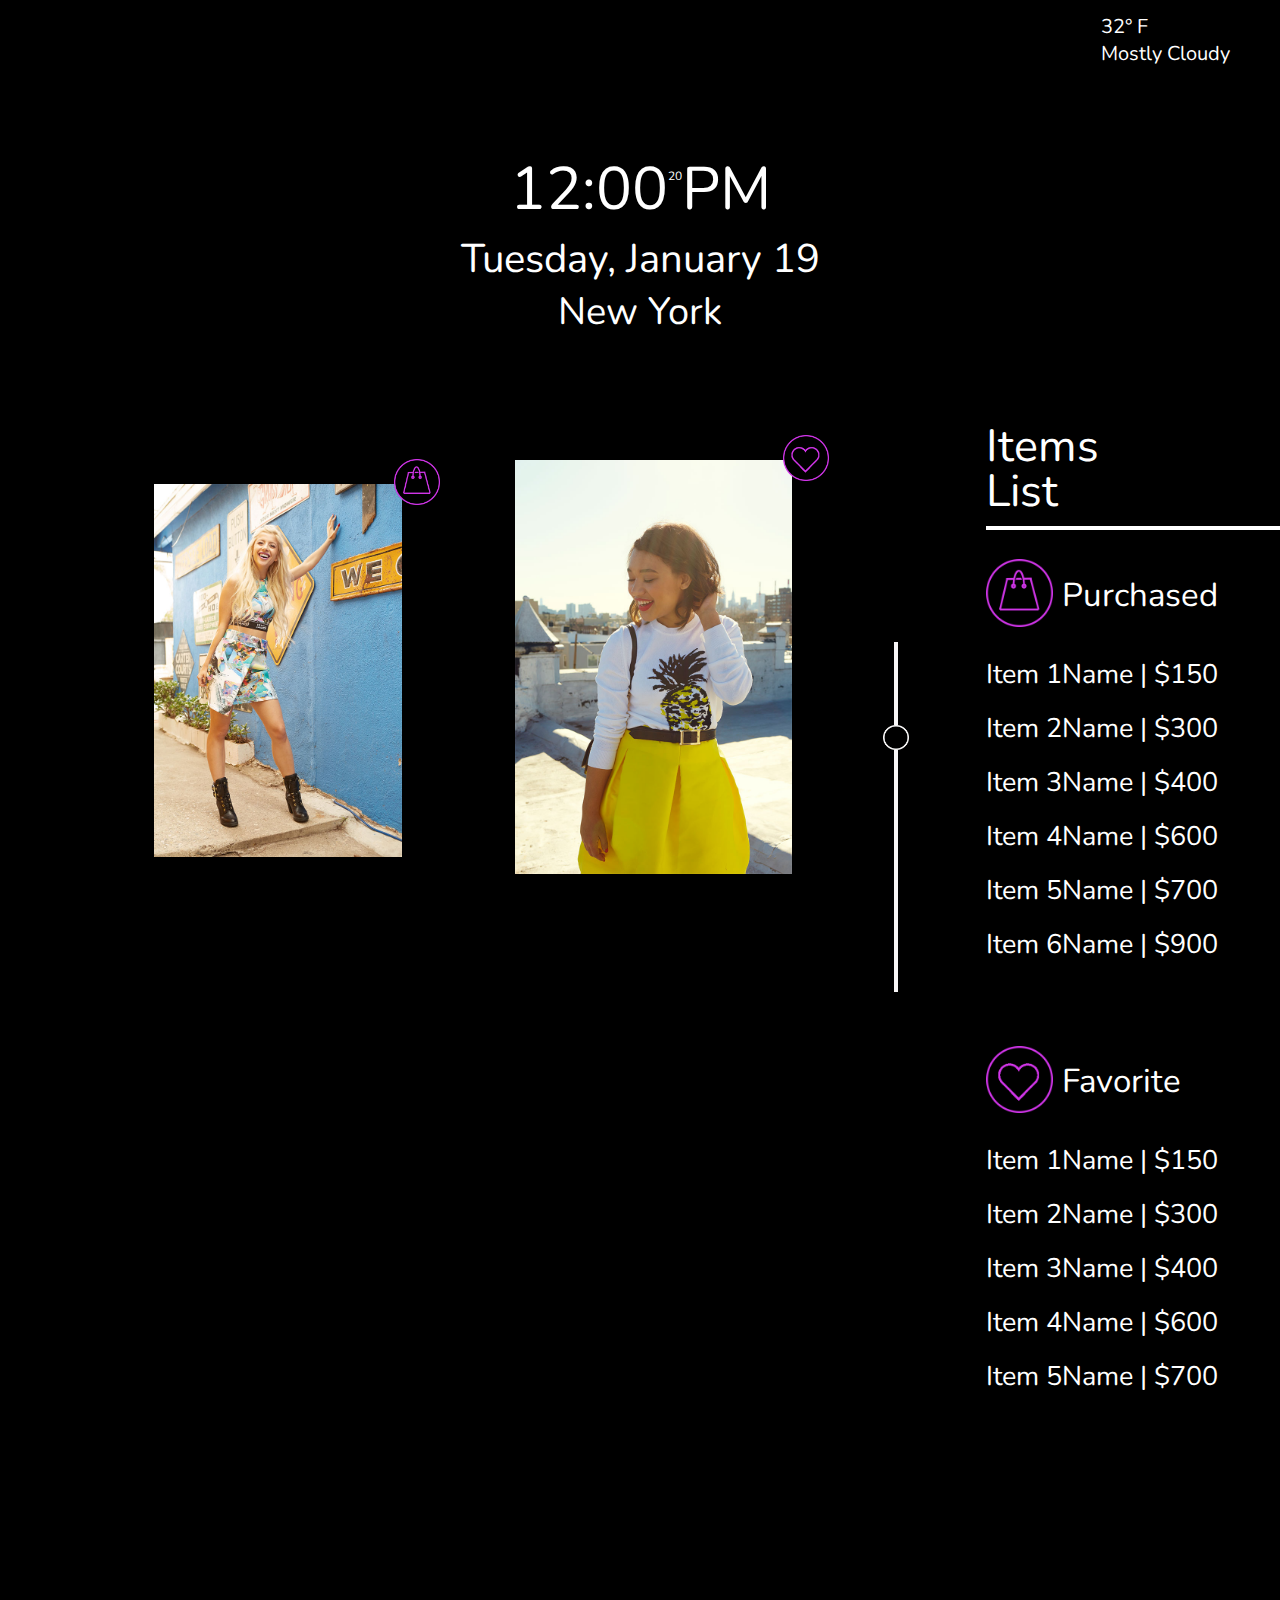
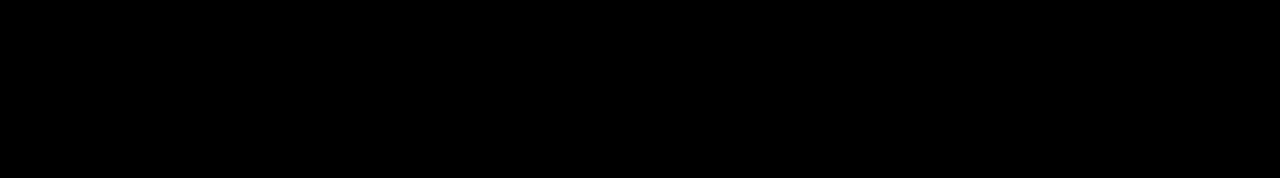
==== closet.html @ 3cc132f0 "loaded files" ====
<!doctype html>
<html>
<head>
<meta charset="utf-8">
<title>closet</title>
<link href="css/custom.css" rel="stylesheet" type="text/css">
<link rel="stylesheet" type="text/css" href="css/weather-icons.css">
<link rel="stylesheet" type="text/css" href="css/notifications.css">
<link href="https://fonts.googleapis.com/css?family=Nunito:400,300,700" rel="stylesheet" type="text/css">
<meta name="google" value="notranslate"/>
<meta http-equiv="Content-type" content="text/html; charset=utf-8"/>
<meta name="viewport" content="width=device-width, initial-scale=1">
</head>

<body>

<!--------------main-bg here-->
<div class="main-bg">


<!------------weather condition-->
<div class="tem-top-right">
<div class="temp-top" style="display: inline-block; width: 100%; margin-top: 7%;text-align: left; font-size:20px;">
32° F</div>
  <span class="weather-condition">Mostly Cloudy</span>
</div>


<!------------main-container amentities--> 
 <div class="main-container-amentities">
   <div class="amentities-wrapper">
      <div class="date-wrapper ">
      
            <div class="time align-center"><span class="amenities-time">12:00</span><sup style="font-size:12px; position:relative; top:-7px;">20</sup><span class="amenities-time">PM</span></div>
        <div class="date amentities-day">Tuesday, January 19</div>
    
                <span class="country-name">New York</span>
                            
    </div>
    </div>
</div>
<!------------main-container amentities ends here-->   

<div class="clr"></div>


<!--------------right-aside content closet-page-->

<div class="right-aside-closet-page">
 <div class="right-aside-closet-page-wrapper">
   
   <div class="right-aisde-closet-header">
    <h1>Items</h1> 
    <h1>List</h1>
    <div class="right-aside-header-bottom"></div>
   </div>
   
   <div class="right-aside-title">
    <div class="right-aside-title-img">
     <img src="images/purchased.png" alt="image not found" title="purchased-item">
    </div>
    <span class="right-aside-title-name">Purchased</span>
   </div>
   
    <div class="right-aside-purchased-item-detail">
     <p>Item 1Name | $150</p>
     <p>Item 2Name | $300</p>
     <p>Item 3Name | $400</p>
     <p>Item 4Name | $600</p>
     <p>Item 5Name | $700</p>
     <p>Item 6Name | $900</p>
    </div>
    
    <!-----------favourite-->
    <div class="right-aside-title">
    <div class="right-aside-title-img">
     <img src="images/favourite.png" alt="image not found" title="purchased-item">
    </div>
    <span class="right-aside-title-name">Favorite</span>
   </div>
   
    <div class="right-aside-purchased-item-detail">
     <p>Item 1Name | $150</p>
     <p>Item 2Name | $300</p>
     <p>Item 3Name | $400</p>
     <p>Item 4Name | $600</p>
     <p>Item 5Name | $700</p>
    </div>


 </div>
</div>
<!------------right-aside closet-page ends here-->



<!---------- scroll here-->
<div class="closet-scroll-content">
 
 <div class="scroll-bar-here">
  <img src="images/scroll.jpg" alt="image not found">
 </div>
  <div class="scroll-circle">
   <img src="images/scroll-circle.png" alt="image not found"> 
  </div>
  
</div>


<!-----------left-aside closet-page here-->
<div class="left-aside-content">
 <div class="left-aside-content-wrapper">
  
   <!------------first item here-->
   <div class="item-here first-item">
    <div class="fav-item">
     <img src="images/purchased.png" alt="image not found">
    </div>
    <div class="item-img">
     <img src="images/item-01.jpg" alt="image not found">
    </div>
   </div>    


  <!------------second item here-->
   <div class="item-here second-item">
    <div class="fav-item second-fav-item">
     <img src="images/favourite.png" alt="image not found">
    </div>
    <div class="item-img">
     <img src="images/item-02.jpg" alt="image not found">
    </div>
   </div>  



 </div>
</div>
<!-------------left-aside content ends here-->



<!--------------back to btn here-->

<div class="back-btn-wrapper">
<span class="back-btn closet-btn-position"><a href="#"></a></span>
</div>






</div>
<!----------main-bg ends here------->

</body>
</html>
---- css/custom.css ----
@charset "utf-8";
/* CSS Document */
body{
	width:100%;
	height:auto;
	font-size:14px;
	font-family: 'Nunito', sans-serif;
	color:#fff;
	background-color:#000;
}
* {
	padding: 0px;
	margin: 0px;
}
a {
	text-decoration: none;
}
ul, li {
	list-style: none;
}
.mR0 {
	margin-right: 0px !important;
}
.mB0 {
	margin-bottom: 0px !important;
}
.pRo {
	padding-right: 0px !important;
}

img {
	border: none;
}
.clr {
	clear: both;
}
.main-container-amentities {
	margin: auto;
	width: 950px;
	height: auto;
}


/*index-page starts here*/
.top{
	width:50%;
	margin:0 auto;
}
.center{
	width:100%;
	text-align:center;
	float: left;
	margin: 15% 0 0 0;
}
.time{
	font-size:65px;
	font-family: 'Nunito', sans-serif;
}
.day{
	font-size:18px;
	font-family: 'Nunito', sans-serif;
}
.month{
	font-size:22px;
	font-family: 'Nunito', sans-serif;
}




/*top right side*/
.right{
	margin: 3% 3% 0 0;
}


/* css by shaban here from old page */
.top-right-aside{
	width: 13%;
	float: right;
}
.top-right-aside-icon{
	width: 30%;
	float: right;
}
.top-weather-icon{
	float: left;
    width: 56px;
    height: 54px;
    font-size: 36px;
    margin-left: 6%;
}
.first-tem-degree{
	font-size: 42px;
	text-align: left;
	margin-bottom: 1%;
	float:left;
}
.second-tem-degree{
	font-size: 36px;
    color: blue;
    text-align: left;
    margin-left: 6%;
    margin-bottom: 18%;
}
.weather-here{
	width: 100%;
	text-align:right;
	font-size: 18px;
}
.mB-cloudy{
    margin-bottom: 5%;
}
.seven-days-weather{
   width: 30%;
   float: right;
   margin-top: 12%;
   margin-right: 4%
}
.seven-days-header{
	width: 100%;
	text-align: center;
	margin-bottom: 2%;
	
}
.font-style{
	font-family: 'Nunito', sans-serif;
}
.weather-heading{
	color:white;
	font-size: 23px;
}
.border-bottom{
	border-bottom: 1px solid #aaaaaa;
}
.mB-zero{
	margin-bottom: 0px !important;
	cursor: hand;
}
.days{
	float: left;
    margin-top: 12%;
    width: 15%;
    margin-right: 20%;
}
.icon-calender-size{
	font-size:43px !important;
}
.icon{
    display: inline-block;
    text-align: center;
}
.detail{
	color: rgb(255, 255, 255);
    font-size: 14px;
    display: inline-block;
    width: 100%;
    text-align: center;
}
.DmB{
	margin-bottom: 4%;
}
.blue{
	color: blue;
}
.mR-zero{
	margin-right: 0px !important;
}
.mL-first-day{
   margin-left: 7%;
}
.mB-first-day{
   margin-bottom: 2%;
}
.hidden{
	visibility: hidden !important;
}
.current-traffic{
	float: right;
    margin: 4% 4% 40% 0px;
    width: 30%;
}
.content-wrapper{
	width:100%;
}
.FR{
	text-align:right !important;
}

/*top left notification*/
.top-left-notification {
    font-size: 25px;
    width: 30%;
	margin: 12% 0 0 3%;
	float:left;
}
.notifications-heading{
	width: 100%;
	margin-bottom: 2%;
	float: left;
}
.notifications-heading a{
	font-size: 24px;
    margin-top: 5%;
    margin-left: 2%;
    float: left;
    text-decoration: none;
    color: #fff;
	font-family: 'Nunito', sans-serif;
}
.notification-border-bottom{
	border-bottom: 1px solid #aaaaaa;
	float: left;
    width: 100%;
}
.mT-zero{
	margin-top: 0px !important;
}





/*css amentities-page here*/
.main-container-amentities {
	margin: auto;
	width: 960px;
	height: auto;
}
.date-wrapper{
	width:70%;
	margin:0 auto;
}
.align-center{
	text-align:center;
}
.tem-top-right{
	float:right;
	width:14%;
}
.weather-condition{
	width:100%;
	font-size:20px;
	float: left;
}
.amenities-time{
	font-size: 60px !important;
}
.amentities-day{
	font-size: 40px;
    letter-spacing: 0px;
	text-align:center;
}
.country-name{
	text-align:center;
	font-size:38px;
	width:100%;
	display:block;
	margin-bottom: 1.5%;
}
.hotel-name{
	text-align:center;
	font-size:33px;
	color:red;
	width:100%;
	display:block;
}
.amentities-wrapper{
	width:100%;
	float:left;
	margin:8% 0;
}

/* back-btn here*/
.back-btn-wrapper{
	width:80px;
	height:155px;
	float:left;
	position: relative;
}
.back-btn-wrapper a{
	width:80px;
	height:155px;
	float:left;
	cursor: pointer;
	border-top-right-radius: 50%;
    border-bottom-right-radius: 50%;
}
.back-btn{
	background:url(../images/back-btn.png) top left no-repeat;
	padding-bottom:155px;
	width: 100%;
    float: left;
	position:absolute;
	top:319px;
}
.main-bg{
	background:url(../images/matilda-bg.jpg) top left no-repeat;
	float: left;
    width: 100%;
    padding-bottom: 300px;
}
/*content here*/
.content-amentities{
	width:100%;
	float:left;
}
.content-amentities-wrapper{
	width:98%;
	margin:0 auto;
}
.product-amentities-wrapper{
	width:31%;
	float:left;
	margin-right: 38%;
	margin-bottom: 30%;
	position:relative;
}
.amentities-product{
    width: 54%;
    float: left;
    border: 8px solid #d035e8;
    background-color: black;
    text-align: center;
    border-radius: 50%;
    padding-bottom: 27.6px;
}
.chart{
	float:left;
	width: 62%;
    position: absolute;
    top: 30px;
}
.product-img{
	width: 47%;
    display: inline-block;
    margin-top: 9%;
    margin-bottom: 5%;
	position: absolute;
    top: 8px;
    left: 46px;
}
.product-img a{
	width:100%;
	display:inline-block;
}
.product-img img{
	max-width:100%;
}
.product-name{
	width: 75%;
    display: inline-block;
    font-size: 22px;
    font-style: italic;
	position: absolute;
    top: 117px;
    left: 39px;
}
.add-items{
	float: left;
    width: 40%;
    position: absolute;
    left: 181px;
    top: 46px;
}
.add-more-wrapper{
	width: 100%;
    float: left;
    margin-bottom: 9%;
}
.add-more{
    float: left;
    width: 27%;
	margin-left: 18%;
}
.add-more a{
	width:100%;
	display:inline-block;
	cursor:pointer;
}
.add-more img{
    max-width:100%;	
}
.quantity-detail{
    width: 56%;
    border: 3px solid white;
    border-radius: 50%;
    text-align: center;
    float: left;
    margin-bottom: 12%;
	padding-bottom: 1.1px;
    font-style: italic;
}
.quantity{
	font-size: 50px;
    display: inline-block;
    margin-top: 5%;
}
.quantity-title{
	font-size: 22px;
    margin-top: 35%;
    float: left;
    margin-left: 2%;
}
.delete-item{
	display:block;
	width:100%;
}
.deliver{
    float: left;
    width: 74%;
    border: 3px solid #fff;
    border-radius: 5px;
    margin-left: -9%;
    text-align: center;
}
.deliver a{
    padding: 2% 17%;
    font-size: 18px;
    color: #fff;
    float: left;
    text-align: center;
    display:block;
	cursor: pointer;
}


/*------------------------hotel-dash-page CSS starts here----------------------------------*/
.content-wrapper-hotel-dash{
	width:100%;
	margin-top: 10%;
}

/*left aside notification*/
.left-aside-notification{
	width:30%;
	margin-left: 5%;
	float:left;
}
.hotel-dash-notification{
	width:100%;
}
.hotel-dash-heading{
	width:74%;
	float:left;
	margin-left:1%;
}
.hotel-dash-heading h1{
	color: white;
    font-size: 40px;
    font-weight: 300;
	padding-bottom: 2%;
}
.hotel-dash-addmore{
	width:5%;
	float:left;
}
.hotel-dash-heading-border-bottom{
	border-bottom: 4px solid #ed1c24;
	float: left;
	width: 79%;
}
.hotel-dash-heading-detail{
    width: 100%;
    float: left;
    margin-top: 3%;
}
.hotel-dash-heading-detail p{
	color: #a8a8a8;
    font-size: 20px;
    padding: 3% 0 2% 1%;
}

/*right aside notification*/
.right-aside-notification{
	width: 30%;
	float:right;
	margin-right: 5%;
}
.FW-music{
	width: 98.5% !important;
}
.FW-addmore{
	text-align:right !important;
	float:right;
}
.hotel-dash-play-button{
	width: 33%;
	margin: 0px auto;
	display: block;
}
.hotel-dash-play-button a{
	display:block;
}
.hotel-dash-play-button img{
	max-width:100%;
	margin-top:20%
}
.hotel-dash-happy{
	margin-top:5%;
	float:left;
	width:100%;
}
.hotel-dash-happy h1{
	color: white;
	text-align: center;
	font-size: 26px;
	padding-bottom: 2%;
	font-weight: 300;
}
.hotel-dash-happy h3{
	color: white;
	text-align: center;
	font-size: 20px;
	font-weight: 300;
}
.hotel-dash-GM{
	width:100%;
	float:left;
	margin-top: 5%;
}
.hotel-dash-GM h1{
	color: #FFF;
	text-align: center;
	font-size: 40px;
	font-weight: normal;
	text-indent: 12px;
	line-height: 1em;
}
.white-circle{
	height:130px !important;
}
.white-circle-position{
	left:27% !important
}
/*hotel amenities*/
.hotel-amenities-left-aside{
	width:30%;
	float:left;
	margin: 6% 0 0 5%;
}
.hotel-amenities-heading-div{
	width:100%;
	float:left;
	
}
.hotel-amenities-heading{
	float:left;
	width:69%;
	margin-left:1%;
}
.hotel-amenities-heading h1{
	color:white;
	font-size: 46px;
	font-weight: 300;
}
.hotel-amenities-addmore{
	width:10%;
	float:right;
}
.hotel-amenities-addmore img{
	margin-top:70%;
}
.hotel-amenities-heading-border-bottom{
	border-bottom: 4px solid #ed1c24;
	float: left;
	width: 94%;
}
.hotel-amenities-detail-div{
	width:100%;
	float:left;
	margin: 5% 0 0 2%;
}
.hotel-amenities-detail-images{
	width: 25%;
	height: 15%;
	float: left;
	border-radius: 50%;
	border: white 2px solid;
	position:relative;
}
.hotel-amenities-detail-images a{
	display:block;
	height:102px;
}
.hair-spray-position{
	top:16% !important;
	left:35% !important;
}
.hotel-amenities-detail-heading{
	width:50%;
	float:left;
}
.hotel-amenities-detail-heading h1{
	color: white;
	text-align: center;
	font-size: 26px;
	font-weight: 400;
	line-height: 4.1em;
}
.hotel-amenities-detail-images-position{
	top: 19%;
	left: 19%;
	position: absolute;
}

/*hotel amenities right aside*/
.hotel-amenities-right-aside{
	float:right;
	width:30%;
	margin: 10% 5% 0 0;
}
.MN-addmore{
	margin-top: 0 !important;
}
.BG-closet{
	background-color:white;
	width: 32%;
	height: 20%;
}
.HD-closet{
	line-height: 5.23em !important;
}

/*-----------media queries for music page--------------*/

.music-right-aside{
	width:17%;
	float:right;
	height:auto;
	text-align:center;
}
.music-right-aside-wrapper{
	width:100%;
}
.music-right-aside-heading{
	width:65%;
}
.music-right-aside-heading h1{
	color: white;
    font-size: 32px;
	margin-bottom:6%;
	text-align:left;
}
.music-right-aside-border-botttom{
	border-bottom:5px solid white;
	margin-bottom:13%;
}
.right-aside-playlist-01{
	width:140px;
	height:140px;
	border:6px solid #ec1c23;
	border-radius:50%;
	margin:0 auto;
}
.right-aside-playlist-name{
	font-size:40px;
	color:white;
	margin:5% 0 15% 0;
	display:block;
}
.down-arrow{
	width:20%;
	margin:0 auto;
	background:url(../images/down-arrow.png) top left no-repeat;
}


/*------------------music-page content starts here------------------*/
.main-content{
	float:right;
	width:30%;
	margin:17% 13% 0 11%;
}
.music-right-aside-heading h2{
	margin:0% 0% 4% 0%;
	text-align:left;
	font-weight:normal;
}
.center-border-bottom-mB{
	margin-bottom:7%;
}
.morning-chill-wrapper{
	width:100%;
	position:relative;
}
.morning-chill-circle{
	width:120px;
	height:120px;
	border:3px solid #ec1c23;
	border-radius:50%;
	display:inline-block;
}
.morning-chill-heading{
	display:inline-block;
	text-align:center;	
}
.morning-chill-heading h2{
	font-size: 33px;
    font-weight: normal;
    margin: 2% 9%;
    position: absolute;
    top: 38px;
}
.songs-list{
	width:100%;
	text-align:center;
}
.songs-list p{
	font-size:24px;
	color:#fff;
	margin: 2% 0 2% 0;
	padding:1% 0;
}
.playing-now-song{
	background-color:#333333;
	border-top:2px solid #ec1c23;
	border-bottom:2px solid #ec1c23;
	border-right:8px solid #ec1c23;
	border-left:8px solid #ec1c23;
}

/*-------left-aside here--------*/
.left-aside{
	position:relative;
}
.outer-circle{
	position: absolute;
    width: 920px;
    height: 920px;
    border: 6px solid white;
    border-radius: 50%;
    left: -506px;
}
.inner-circle{
	position: absolute;
	border: 3px solid white;
	border-radius: 50%;
	width: 760px;
	height: 760px;
	top: 84px;
	left: -432px;
}
.song-playing-time-duration{
	position:relative;
	animation: orbit 16s linear infinite;
    -webkit-animation: orbit 16s linear infinite;
}
@keyframes orbit {
    from{transform:rotate(360deg) translateX(150px) rotate(-360deg);}
    to{transform:rotate(0deg) translateX(150px) rotate(0deg);}
}
.time-duration-circle{
	position: absolute;
	width: 70px;
	height: 70px;
	border: 4px solid white;
	border-radius: 50%;
	top: 72px;
	background-color: #666;
	z-index: 100;
	left: 215px;
	
}
.time-duration-line{
	border-bottom: 4px solid white;
	width: 70px;
	transform: rotate(-30deg);
	position: absolute;
	top: 65px;
	left: 277px;
}
.time-duration-here{
	width: 129px;
	height: 43px;
	position: absolute;
	border: 4px solid white;
	left: 340px;
	top: 24px;
	text-align:center;
}
.time-runing{
	font-size:18px;
	font-size: 23px;
	margin-top: 6%;
	display: block;
}


/*-----------------closet-page css here-------------*/
.right-aside-closet-page{
	float:right;
	width:23%;
	text-align:left;
}
.right-aside-closet-page-wrapper{
	width:100%;
}
.right-aisde-closet-header h1{
	color: #FFF;
	font-size: 45px;
	font-weight: normal;
	line-height: 1em;
}
.right-aside-header-bottom{
	border-bottom:4px solid white;
	width:100%;
	display:block;
	margin-top:4%
}
.right-aside-title{
	width:100%;
	margin: 10% 0px 3% 0px;
}
.right-aside-title-img{
	width:23%;
	display:inline-block;
}
.right-aside-title-img img{
	max-width:100%;
	display:block;
}
.right-aside-title-name{
	display: inline-block;
	position: relative;
	bottom: 21px;
	font-size: 33px;
	left: 5px;
	font-weight: normal;
}
.right-aside-purchased-item-detail{
	width:100%;
	text-align:left;
	margin-bottom:25%
}
.right-aside-purchased-item-detail p{
	color:white;
	font-size:27px;
	line-height: 2em;
}

.closet-scroll-content{
	float: right;
	margin-right: 6%;
	margin-top: 17%;
	width: 2%;
	text-align: center;
	position:relative;
}
.scroll-circle{
	width: 100%;
	position: absolute;
	top: 83px;
	background-color: black;
	border-radius: 50%;
	z-index: 100;
	height: 7%;
}
.scroll-circle img{
	max-width:100%;
}

.left-aside-content{
	width: 60%;
	float: right;
	position: relative;
}
.left-aside-content-wrapper{
	width:90%;
	margin:0 auto;
}
.item-here{
	width: 36%;
	display:inline-block;
}
.item-img{
	width:100%;
}
.item-img img{
	max-width:100%;
	display:block;
}
.fav-item{
	width: 6%;
	position: absolute;
	left: 279px;
	top: 35px;
}
.fav-item img{
	width:100%;
	display:block;
}
.first-item{
	margin-top:60px;
}
.second-item{
	width: 36%;
	margin-top: 0px !important;
	position: absolute;
	top: 36px;
	left: 400px;
}
.closet-btn-position{
	top:529px !important;
}
.second-fav-item{
	width: 16.5% !important;
	top: -25px;
	left: 268px;
}



























/*------------media queries for responsive tablet size here    size(max-width=1024)--------------*/

@media only screen and (max-device-width : 1024px) {

.top-right-aside{
	width:16%;
}
.notifications-heading a{
	font-size:18px;
}
.weather-heading{
	font-size:17px;
}

}
@media only screen and (min-device-width : 768px) and (max-device-width : 1024px) {
	
	
.top-right-aside{
	width:14%;
}
.top-left-notification{
	width:37%;
}
.seven-days-weather {
    width: 34%;
}
.notifications-heading a{
	font-size:18px;
}
.weather-heading{
	font-size:14px;
}
.time{
	font-size:50px;
}	
.day{
	font-size:14px;
}	
.month{
	font-size:15px;
}	
.first-tem-degree{
	font-size:25px;
}	
.top-weather-icon{
	width: 40px;
    height: 33px;
    font-size: 26px;
}	
.second-tem-degree{
	font-size:20px;
}	
	
	
	
	
}





/*-----------------------media queries for amenities page here--------------------------*/


@media only screen and (min-device-width : 1440px) and (max-device-width : 1920px) {
	
.main-bg{
	background:url(../images/matilda.jpg) top left no-repeat;
	background-size:cover;
}
	
	
	
}

/*------------media queries for responsive tablet size here(hotel dash)    size(max-width=1024)--------------*/
@media only screen and (min-device-width : 768px) and (max-device-width : 1024px)  {
	
.notifications-hotel-heading-top a {
    font-size: 30px;
}
.add-more-notification {
    width: 21%;
    margin: -2%;
}
.notifications-hotel-heading a {
    font-size: 19px;
}
.notification-hotel-heading a {
    font-size: 30px;
}
.notification-hotel-border-bottom-music {
    width: 100%;
}
.top-right-notification-heading h1 {
    color: white;
    font-size: 26px;
}
.good-morning h1 {
	font-size:34px;
}
.hotel-amenities-heading a{
	font-size:40px;
}
	
}




/*---------------media queries for closet-page here----------*/

@media only screen and (min-device-width : 1440px) and (max-device-width : 1920px) {

.scroll-circle {
    height: 11%;
}
.second-item {
    left: 583px;
}
.second-fav-item{
	top: -34px !important;
	left: 382px !important;
}
.fav-item {
    left: 397px;
    top: 25px;
}



/*------------ hotel-dash-page 1920-screen size here--*/
.hotel-amenities-detail-images a{
	height:144px;
}
.hotel-amenities-detail-images-position {
    top: 29%;
    left: 30%;
}
.hair-spray-position {
    top: 25% !important;
    left: 38% !important;
}
.white-circle {
    height: 185px !important;
}
.white-circle-position {
    left: 34% !important;
}
.hotel-amenities-right-aside {
    margin: 8.2% 5% 0px 0px;
}
.hotel-amenities-detail-heading h1 {
    line-height: 7.3em;
}
.hotel-amenities-heading {
    margin-bottom: 1%;
    line-height: 3em;
	width:64%;
}



}
---- css/weather-icons.css ----
/*!
 *  Weather Icons 2.0.8
 *  Updated September 19, 2015
 *  Weather themed icons for Bootstrap
 *  Author - Erik Flowers - erik@helloerik.com
 *  Email: erik@helloerik.com
 *  Twitter: http://twitter.com/Erik_UX
 *  ------------------------------------------------------------------------------
 *  Maintained at http://erikflowers.github.io/weather-icons
 *
 *  License
 *  ------------------------------------------------------------------------------
 *  - Font licensed under SIL OFL 1.1 -
 *    http://scripts.sil.org/OFL
 *  - CSS, SCSS and LESS are licensed under MIT License -
 *    http://opensource.org/licenses/mit-license.html
 *  - Documentation licensed under CC BY 3.0 -
 *    http://creativecommons.org/licenses/by/3.0/
 *  - Inspired by and works great as a companion with Font Awesome
 *    "Font Awesome by Dave Gandy - http://fontawesome.io"
 */
@font-face {
  font-family: 'weathericons';
  src: url('../font/weathericons-regular-webfont.eot');
  src: url('../font/weathericons-regular-webfont.eot?#iefix') format('embedded-opentype'), url('../font/weathericons-regular-webfont.woff2') format('woff2'), url('../font/weathericons-regular-webfont.woff') format('woff'), url('../font/weathericons-regular-webfont.ttf') format('truetype'), url('../font/weathericons-regular-webfont.svg#weather_iconsregular') format('svg');
  font-weight: normal;
  font-style: normal;
}
.wi {
  display: inline-block;
  font-family: 'weathericons';
  font-style: normal;
  font-weight: normal;
  line-height: 1;
  -webkit-font-smoothing: antialiased;
  -moz-osx-font-smoothing: grayscale;
}
.wi-fw {
  text-align: center;
  width: 1.4em;
}
.wi-rotate-90 {
  filter: progid:DXImageTransform.Microsoft.BasicImage(rotation=1);
  -webkit-transform: rotate(90deg);
  -ms-transform: rotate(90deg);
  transform: rotate(90deg);
}
.wi-rotate-180 {
  filter: progid:DXImageTransform.Microsoft.BasicImage(rotation=2);
  -webkit-transform: rotate(180deg);
  -ms-transform: rotate(180deg);
  transform: rotate(180deg);
}
.wi-rotate-270 {
  filter: progid:DXImageTransform.Microsoft.BasicImage(rotation=3);
  -webkit-transform: rotate(270deg);
  -ms-transform: rotate(270deg);
  transform: rotate(270deg);
}
.wi-flip-horizontal {
  filter: progid:DXImageTransform.Microsoft.BasicImage(rotation=0, mirror=1);
  -webkit-transform: scale(-1, 1);
  -ms-transform: scale(-1, 1);
  transform: scale(-1, 1);
}
.wi-flip-vertical {
  filter: progid:DXImageTransform.Microsoft.BasicImage(rotation=2, mirror=1);
  -webkit-transform: scale(1, -1);
  -ms-transform: scale(1, -1);
  transform: scale(1, -1);
}
.wi-day-sunny:before {
  content: "\f00d";
}
.wi-day-cloudy:before {
  content: "\f002";
}
.wi-day-cloudy-gusts:before {
  content: "\f000";
}
.wi-day-cloudy-windy:before {
  content: "\f001";
}
.wi-day-fog:before {
  content: "\f003";
}
.wi-day-hail:before {
  content: "\f004";
}
.wi-day-haze:before {
  content: "\f0b6";
}
.wi-day-lightning:before {
  content: "\f005";
}
.wi-day-rain:before {
  content: "\f008";
}
.wi-day-rain-mix:before {
  content: "\f006";
}
.wi-day-rain-wind:before {
  content: "\f007";
}
.wi-day-showers:before {
  content: "\f009";
}
.wi-day-sleet:before {
  content: "\f0b2";
}
.wi-day-sleet-storm:before {
  content: "\f068";
}
.wi-day-snow:before {
  content: "\f00a";
}
.wi-day-snow-thunderstorm:before {
  content: "\f06b";
}
.wi-day-snow-wind:before {
  content: "\f065";
}
.wi-day-sprinkle:before {
  content: "\f00b";
}
.wi-day-storm-showers:before {
  content: "\f00e";
}
.wi-day-sunny-overcast:before {
  content: "\f00c";
}
.wi-day-thunderstorm:before {
  content: "\f010";
}
.wi-day-windy:before {
  content: "\f085";
}
.wi-solar-eclipse:before {
  content: "\f06e";
}
.wi-hot:before {
  content: "\f072";
}
.wi-day-cloudy-high:before {
  content: "\f07d";
}
.wi-day-light-wind:before {
  content: "\f0c4";
}
.wi-night-clear:before {
  content: "\f02e";
}
.wi-night-alt-cloudy:before {
  content: "\f086";
}
.wi-night-alt-cloudy-gusts:before {
  content: "\f022";
}
.wi-night-alt-cloudy-windy:before {
  content: "\f023";
}
.wi-night-alt-hail:before {
  content: "\f024";
}
.wi-night-alt-lightning:before {
  content: "\f025";
}
.wi-night-alt-rain:before {
  content: "\f028";
}
.wi-night-alt-rain-mix:before {
  content: "\f026";
}
.wi-night-alt-rain-wind:before {
  content: "\f027";
}
.wi-night-alt-showers:before {
  content: "\f029";
}
.wi-night-alt-sleet:before {
  content: "\f0b4";
}
.wi-night-alt-sleet-storm:before {
  content: "\f06a";
}
.wi-night-alt-snow:before {
  content: "\f02a";
}
.wi-night-alt-snow-thunderstorm:before {
  content: "\f06d";
}
.wi-night-alt-snow-wind:before {
  content: "\f067";
}
.wi-night-alt-sprinkle:before {
  content: "\f02b";
}
.wi-night-alt-storm-showers:before {
  content: "\f02c";
}
.wi-night-alt-thunderstorm:before {
  content: "\f02d";
}
.wi-night-cloudy:before {
  content: "\f031";
}
.wi-night-cloudy-gusts:before {
  content: "\f02f";
}
.wi-night-cloudy-windy:before {
  content: "\f030";
}
.wi-night-fog:before {
  content: "\f04a";
}
.wi-night-hail:before {
  content: "\f032";
}
.wi-night-lightning:before {
  content: "\f033";
}
.wi-night-partly-cloudy:before {
  content: "\f083";
}
.wi-night-rain:before {
  content: "\f036";
}
.wi-night-rain-mix:before {
  content: "\f034";
}
.wi-night-rain-wind:before {
  content: "\f035";
}
.wi-night-showers:before {
  content: "\f037";
}
.wi-night-sleet:before {
  content: "\f0b3";
}
.wi-night-sleet-storm:before {
  content: "\f069";
}
.wi-night-snow:before {
  content: "\f038";
}
.wi-night-snow-thunderstorm:before {
  content: "\f06c";
}
.wi-night-snow-wind:before {
  content: "\f066";
}
.wi-night-sprinkle:before {
  content: "\f039";
}
.wi-night-storm-showers:before {
  content: "\f03a";
}
.wi-night-thunderstorm:before {
  content: "\f03b";
}
.wi-lunar-eclipse:before {
  content: "\f070";
}
.wi-stars:before {
  content: "\f077";
}
.wi-storm-showers:before {
  content: "\f01d";
}
.wi-thunderstorm:before {
  content: "\f01e";
}
.wi-night-alt-cloudy-high:before {
  content: "\f07e";
}
.wi-night-cloudy-high:before {
  content: "\f080";
}
.wi-night-alt-partly-cloudy:before {
  content: "\f081";
}
.wi-cloud:before {
  content: "\f041";
}
.wi-cloudy:before {
  content: "\f013";
}
.wi-cloudy-gusts:before {
  content: "\f011";
}
.wi-cloudy-windy:before {
  content: "\f012";
}
.wi-fog:before {
  content: "\f014";
}
.wi-hail:before {
  content: "\f015";
}
.wi-rain:before {
  content: "\f019";
}
.wi-rain-mix:before {
  content: "\f017";
}
.wi-rain-wind:before {
  content: "\f018";
}
.wi-showers:before {
  content: "\f01a";
}
.wi-sleet:before {
  content: "\f0b5";
}
.wi-snow:before {
  content: "\f01b";
}
.wi-sprinkle:before {
  content: "\f01c";
}
.wi-storm-showers:before {
  content: "\f01d";
}
.wi-thunderstorm:before {
  content: "\f01e";
}
.wi-snow-wind:before {
  content: "\f064";
}
.wi-snow:before {
  content: "\f01b";
}
.wi-smog:before {
  content: "\f074";
}
.wi-smoke:before {
  content: "\f062";
}
.wi-lightning:before {
  content: "\f016";
}
.wi-raindrops:before {
  content: "\f04e";
}
.wi-raindrop:before {
  content: "\f078";
}
.wi-dust:before {
  content: "\f063";
}
.wi-snowflake-cold:before {
  content: "\f076";
}
.wi-windy:before {
  content: "\f021";
}
.wi-strong-wind:before {
  content: "\f050";
}
.wi-sandstorm:before {
  content: "\f082";
}
.wi-earthquake:before {
  content: "\f0c6";
}
.wi-fire:before {
  content: "\f0c7";
}
.wi-flood:before {
  content: "\f07c";
}
.wi-meteor:before {
  content: "\f071";
}
.wi-tsunami:before {
  content: "\f0c5";
}
.wi-volcano:before {
  content: "\f0c8";
}
.wi-hurricane:before {
  content: "\f073";
}
.wi-tornado:before {
  content: "\f056";
}
.wi-small-craft-advisory:before {
  content: "\f0cc";
}
.wi-gale-warning:before {
  content: "\f0cd";
}
.wi-storm-warning:before {
  content: "\f0ce";
}
.wi-hurricane-warning:before {
  content: "\f0cf";
}
.wi-wind-direction:before {
  content: "\f0b1";
}
.wi-alien:before {
  content: "\f075";
}
.wi-celsius:before {
  content: "\f03c";
}
.wi-fahrenheit:before {
  content: "\f045";
}
.wi-degrees:before {
  content: "\f042";
}
.wi-thermometer:before {
  content: "\f055";
}
.wi-thermometer-exterior:before {
  content: "\f053";
}
.wi-thermometer-internal:before {
  content: "\f054";
}
.wi-cloud-down:before {
  content: "\f03d";
}
.wi-cloud-up:before {
  content: "\f040";
}
.wi-cloud-refresh:before {
  content: "\f03e";
}
.wi-horizon:before {
  content: "\f047";
}
.wi-horizon-alt:before {
  content: "\f046";
}
.wi-sunrise:before {
  content: "\f051";
}
.wi-sunset:before {
  content: "\f052";
}
.wi-moonrise:before {
  content: "\f0c9";
}
.wi-moonset:before {
  content: "\f0ca";
}
.wi-refresh:before {
  content: "\f04c";
}
.wi-refresh-alt:before {
  content: "\f04b";
}
.wi-umbrella:before {
  content: "\f084";
}
.wi-barometer:before {
  content: "\f079";
}
.wi-humidity:before {
  content: "\f07a";
}
.wi-na:before {
  content: "\f07b";
}
.wi-train:before {
  content: "\f0cb";
}
.wi-moon-new:before {
  content: "\f095";
}
.wi-moon-waxing-crescent-1:before {
  content: "\f096";
}
.wi-moon-waxing-crescent-2:before {
  content: "\f097";
}
.wi-moon-waxing-crescent-3:before {
  content: "\f098";
}
.wi-moon-waxing-crescent-4:before {
  content: "\f099";
}
.wi-moon-waxing-crescent-5:before {
  content: "\f09a";
}
.wi-moon-waxing-crescent-6:before {
  content: "\f09b";
}
.wi-moon-first-quarter:before {
  content: "\f09c";
}
.wi-moon-waxing-gibbous-1:before {
  content: "\f09d";
}
.wi-moon-waxing-gibbous-2:before {
  content: "\f09e";
}
.wi-moon-waxing-gibbous-3:before {
  content: "\f09f";
}
.wi-moon-waxing-gibbous-4:before {
  content: "\f0a0";
}
.wi-moon-waxing-gibbous-5:before {
  content: "\f0a1";
}
.wi-moon-waxing-gibbous-6:before {
  content: "\f0a2";
}
.wi-moon-full:before {
  content: "\f0a3";
}
.wi-moon-waning-gibbous-1:before {
  content: "\f0a4";
}
.wi-moon-waning-gibbous-2:before {
  content: "\f0a5";
}
.wi-moon-waning-gibbous-3:before {
  content: "\f0a6";
}
.wi-moon-waning-gibbous-4:before {
  content: "\f0a7";
}
.wi-moon-waning-gibbous-5:before {
  content: "\f0a8";
}
.wi-moon-waning-gibbous-6:before {
  content: "\f0a9";
}
.wi-moon-third-quarter:before {
  content: "\f0aa";
}
.wi-moon-waning-crescent-1:before {
  content: "\f0ab";
}
.wi-moon-waning-crescent-2:before {
  content: "\f0ac";
}
.wi-moon-waning-crescent-3:before {
  content: "\f0ad";
}
.wi-moon-waning-crescent-4:before {
  content: "\f0ae";
}
.wi-moon-waning-crescent-5:before {
  content: "\f0af";
}
.wi-moon-waning-crescent-6:before {
  content: "\f0b0";
}
.wi-moon-alt-new:before {
  content: "\f0eb";
}
.wi-moon-alt-waxing-crescent-1:before {
  content: "\f0d0";
}
.wi-moon-alt-waxing-crescent-2:before {
  content: "\f0d1";
}
.wi-moon-alt-waxing-crescent-3:before {
  content: "\f0d2";
}
.wi-moon-alt-waxing-crescent-4:before {
  content: "\f0d3";
}
.wi-moon-alt-waxing-crescent-5:before {
  content: "\f0d4";
}
.wi-moon-alt-waxing-crescent-6:before {
  content: "\f0d5";
}
.wi-moon-alt-first-quarter:before {
  content: "\f0d6";
}
.wi-moon-alt-waxing-gibbous-1:before {
  content: "\f0d7";
}
.wi-moon-alt-waxing-gibbous-2:before {
  content: "\f0d8";
}
.wi-moon-alt-waxing-gibbous-3:before {
  content: "\f0d9";
}
.wi-moon-alt-waxing-gibbous-4:before {
  content: "\f0da";
}
.wi-moon-alt-waxing-gibbous-5:before {
  content: "\f0db";
}
.wi-moon-alt-waxing-gibbous-6:before {
  content: "\f0dc";
}
.wi-moon-alt-full:before {
  content: "\f0dd";
}
.wi-moon-alt-waning-gibbous-1:before {
  content: "\f0de";
}
.wi-moon-alt-waning-gibbous-2:before {
  content: "\f0df";
}
.wi-moon-alt-waning-gibbous-3:before {
  content: "\f0e0";
}
.wi-moon-alt-waning-gibbous-4:before {
  content: "\f0e1";
}
.wi-moon-alt-waning-gibbous-5:before {
  content: "\f0e2";
}
.wi-moon-alt-waning-gibbous-6:before {
  content: "\f0e3";
}
.wi-moon-alt-third-quarter:before {
  content: "\f0e4";
}
.wi-moon-alt-waning-crescent-1:before {
  content: "\f0e5";
}
.wi-moon-alt-waning-crescent-2:before {
  content: "\f0e6";
}
.wi-moon-alt-waning-crescent-3:before {
  content: "\f0e7";
}
.wi-moon-alt-waning-crescent-4:before {
  content: "\f0e8";
}
.wi-moon-alt-waning-crescent-5:before {
  content: "\f0e9";
}
.wi-moon-alt-waning-crescent-6:before {
  content: "\f0ea";
}
.wi-moon-0:before {
  content: "\f095";
}
.wi-moon-1:before {
  content: "\f096";
}
.wi-moon-2:before {
  content: "\f097";
}
.wi-moon-3:before {
  content: "\f098";
}
.wi-moon-4:before {
  content: "\f099";
}
.wi-moon-5:before {
  content: "\f09a";
}
.wi-moon-6:before {
  content: "\f09b";
}
.wi-moon-7:before {
  content: "\f09c";
}
.wi-moon-8:before {
  content: "\f09d";
}
.wi-moon-9:before {
  content: "\f09e";
}
.wi-moon-10:before {
  content: "\f09f";
}
.wi-moon-11:before {
  content: "\f0a0";
}
.wi-moon-12:before {
  content: "\f0a1";
}
.wi-moon-13:before {
  content: "\f0a2";
}
.wi-moon-14:before {
  content: "\f0a3";
}
.wi-moon-15:before {
  content: "\f0a4";
}
.wi-moon-16:before {
  content: "\f0a5";
}
.wi-moon-17:before {
  content: "\f0a6";
}
.wi-moon-18:before {
  content: "\f0a7";
}
.wi-moon-19:before {
  content: "\f0a8";
}
.wi-moon-20:before {
  content: "\f0a9";
}
.wi-moon-21:before {
  content: "\f0aa";
}
.wi-moon-22:before {
  content: "\f0ab";
}
.wi-moon-23:before {
  content: "\f0ac";
}
.wi-moon-24:before {
  content: "\f0ad";
}
.wi-moon-25:before {
  content: "\f0ae";
}
.wi-moon-26:before {
  content: "\f0af";
}
.wi-moon-27:before {
  content: "\f0b0";
}
.wi-time-1:before {
  content: "\f08a";
}
.wi-time-2:before {
  content: "\f08b";
}
.wi-time-3:before {
  content: "\f08c";
}
.wi-time-4:before {
  content: "\f08d";
}
.wi-time-5:before {
  content: "\f08e";
}
.wi-time-6:before {
  content: "\f08f";
}
.wi-time-7:before {
  content: "\f090";
}
.wi-time-8:before {
  content: "\f091";
}
.wi-time-9:before {
  content: "\f092";
}
.wi-time-10:before {
  content: "\f093";
}
.wi-time-11:before {
  content: "\f094";
}
.wi-time-12:before {
  content: "\f089";
}
.wi-direction-up:before {
  content: "\f058";
}
.wi-direction-up-right:before {
  content: "\f057";
}
.wi-direction-right:before {
  content: "\f04d";
}
.wi-direction-down-right:before {
  content: "\f088";
}
.wi-direction-down:before {
  content: "\f044";
}
.wi-direction-down-left:before {
  content: "\f043";
}
.wi-direction-left:before {
  content: "\f048";
}
.wi-direction-up-left:before {
  content: "\f087";
}
.wi-wind-beaufort-0:before {
  content: "\f0b7";
}
.wi-wind-beaufort-1:before {
  content: "\f0b8";
}
.wi-wind-beaufort-2:before {
  content: "\f0b9";
}
.wi-wind-beaufort-3:before {
  content: "\f0ba";
}
.wi-wind-beaufort-4:before {
  content: "\f0bb";
}
.wi-wind-beaufort-5:before {
  content: "\f0bc";
}
.wi-wind-beaufort-6:before {
  content: "\f0bd";
}
.wi-wind-beaufort-7:before {
  content: "\f0be";
}
.wi-wind-beaufort-8:before {
  content: "\f0bf";
}
.wi-wind-beaufort-9:before {
  content: "\f0c0";
}
.wi-wind-beaufort-10:before {
  content: "\f0c1";
}
.wi-wind-beaufort-11:before {
  content: "\f0c2";
}
.wi-wind-beaufort-12:before {
  content: "\f0c3";
}
.wi-yahoo-0:before {
  content: "\f056";
}
.wi-yahoo-1:before {
  content: "\f00e";
}
.wi-yahoo-2:before {
  content: "\f073";
}
.wi-yahoo-3:before {
  content: "\f01e";
}
.wi-yahoo-4:before {
  content: "\f01e";
}
.wi-yahoo-5:before {
  content: "\f017";
}
.wi-yahoo-6:before {
  content: "\f017";
}
.wi-yahoo-7:before {
  content: "\f017";
}
.wi-yahoo-8:before {
  content: "\f015";
}
.wi-yahoo-9:before {
  content: "\f01a";
}
.wi-yahoo-10:before {
  content: "\f015";
}
.wi-yahoo-11:before {
  content: "\f01a";
}
.wi-yahoo-12:before {
  content: "\f01a";
}
.wi-yahoo-13:before {
  content: "\f01b";
}
.wi-yahoo-14:before {
  content: "\f00a";
}
.wi-yahoo-15:before {
  content: "\f064";
}
.wi-yahoo-16:before {
  content: "\f01b";
}
.wi-yahoo-17:before {
  content: "\f015";
}
.wi-yahoo-18:before {
  content: "\f017";
}
.wi-yahoo-19:before {
  content: "\f063";
}
.wi-yahoo-20:before {
  content: "\f014";
}
.wi-yahoo-21:before {
  content: "\f021";
}
.wi-yahoo-22:before {
  content: "\f062";
}
.wi-yahoo-23:before {
  content: "\f050";
}
.wi-yahoo-24:before {
  content: "\f050";
}
.wi-yahoo-25:before {
  content: "\f076";
}
.wi-yahoo-26:before {
  content: "\f013";
}
.wi-yahoo-27:before {
  content: "\f031";
}
.wi-yahoo-28:before {
  content: "\f002";
}
.wi-yahoo-29:before {
  content: "\f031";
}
.wi-yahoo-30:before {
  content: "\f002";
}
.wi-yahoo-31:before {
  content: "\f02e";
}
.wi-yahoo-32:before {
  content: "\f00d";
}
.wi-yahoo-33:before {
  content: "\f083";
}
.wi-yahoo-34:before {
  content: "\f00c";
}
.wi-yahoo-35:before {
  content: "\f017";
}
.wi-yahoo-36:before {
  content: "\f072";
}
.wi-yahoo-37:before {
  content: "\f00e";
}
.wi-yahoo-38:before {
  content: "\f00e";
}
.wi-yahoo-39:before {
  content: "\f00e";
}
.wi-yahoo-40:before {
  content: "\f01a";
}
.wi-yahoo-41:before {
  content: "\f064";
}
.wi-yahoo-42:before {
  content: "\f01b";
}
.wi-yahoo-43:before {
  content: "\f064";
}
.wi-yahoo-44:before {
  content: "\f00c";
}
.wi-yahoo-45:before {
  content: "\f00e";
}
.wi-yahoo-46:before {
  content: "\f01b";
}
.wi-yahoo-47:before {
  content: "\f00e";
}
.wi-yahoo-3200:before {
  content: "\f077";
}
.wi-forecast-io-clear-day:before {
  content: "\f00d";
}
.wi-forecast-io-clear-night:before {
  content: "\f02e";
}
.wi-forecast-io-rain:before {
  content: "\f019";
}
.wi-forecast-io-snow:before {
  content: "\f01b";
}
.wi-forecast-io-sleet:before {
  content: "\f0b5";
}
.wi-forecast-io-wind:before {
  content: "\f050";
}
.wi-forecast-io-fog:before {
  content: "\f014";
}
.wi-forecast-io-cloudy:before {
  content: "\f013";
}
.wi-forecast-io-partly-cloudy-day:before {
  content: "\f002";
}
.wi-forecast-io-partly-cloudy-night:before {
  content: "\f031";
}
.wi-forecast-io-hail:before {
  content: "\f015";
}
.wi-forecast-io-thunderstorm:before {
  content: "\f01e";
}
.wi-forecast-io-tornado:before {
  content: "\f056";
}
.wi-wmo4680-0:before,
.wi-wmo4680-00:before {
  content: "\f055";
}
.wi-wmo4680-1:before,
.wi-wmo4680-01:before {
  content: "\f013";
}
.wi-wmo4680-2:before,
.wi-wmo4680-02:before {
  content: "\f055";
}
.wi-wmo4680-3:before,
.wi-wmo4680-03:before {
  content: "\f013";
}
.wi-wmo4680-4:before,
.wi-wmo4680-04:before {
  content: "\f014";
}
.wi-wmo4680-5:before,
.wi-wmo4680-05:before {
  content: "\f014";
}
.wi-wmo4680-10:before {
  content: "\f014";
}
.wi-wmo4680-11:before {
  content: "\f014";
}
.wi-wmo4680-12:before {
  content: "\f016";
}
.wi-wmo4680-18:before {
  content: "\f050";
}
.wi-wmo4680-20:before {
  content: "\f014";
}
.wi-wmo4680-21:before {
  content: "\f017";
}
.wi-wmo4680-22:before {
  content: "\f017";
}
.wi-wmo4680-23:before {
  content: "\f019";
}
.wi-wmo4680-24:before {
  content: "\f01b";
}
.wi-wmo4680-25:before {
  content: "\f015";
}
.wi-wmo4680-26:before {
  content: "\f01e";
}
.wi-wmo4680-27:before {
  content: "\f063";
}
.wi-wmo4680-28:before {
  content: "\f063";
}
.wi-wmo4680-29:before {
  content: "\f063";
}
.wi-wmo4680-30:before {
  content: "\f014";
}
.wi-wmo4680-31:before {
  content: "\f014";
}
.wi-wmo4680-32:before {
  content: "\f014";
}
.wi-wmo4680-33:before {
  content: "\f014";
}
.wi-wmo4680-34:before {
  content: "\f014";
}
.wi-wmo4680-35:before {
  content: "\f014";
}
.wi-wmo4680-40:before {
  content: "\f017";
}
.wi-wmo4680-41:before {
  content: "\f01c";
}
.wi-wmo4680-42:before {
  content: "\f019";
}
.wi-wmo4680-43:before {
  content: "\f01c";
}
.wi-wmo4680-44:before {
  content: "\f019";
}
.wi-wmo4680-45:before {
  content: "\f015";
}
.wi-wmo4680-46:before {
  content: "\f015";
}
.wi-wmo4680-47:before {
  content: "\f01b";
}
.wi-wmo4680-48:before {
  content: "\f01b";
}
.wi-wmo4680-50:before {
  content: "\f01c";
}
.wi-wmo4680-51:before {
  content: "\f01c";
}
.wi-wmo4680-52:before {
  content: "\f019";
}
.wi-wmo4680-53:before {
  content: "\f019";
}
.wi-wmo4680-54:before {
  content: "\f076";
}
.wi-wmo4680-55:before {
  content: "\f076";
}
.wi-wmo4680-56:before {
  content: "\f076";
}
.wi-wmo4680-57:before {
  content: "\f01c";
}
.wi-wmo4680-58:before {
  content: "\f019";
}
.wi-wmo4680-60:before {
  content: "\f01c";
}
.wi-wmo4680-61:before {
  content: "\f01c";
}
.wi-wmo4680-62:before {
  content: "\f019";
}
.wi-wmo4680-63:before {
  content: "\f019";
}
.wi-wmo4680-64:before {
  content: "\f015";
}
.wi-wmo4680-65:before {
  content: "\f015";
}
.wi-wmo4680-66:before {
  content: "\f015";
}
.wi-wmo4680-67:before {
  content: "\f017";
}
.wi-wmo4680-68:before {
  content: "\f017";
}
.wi-wmo4680-70:before {
  content: "\f01b";
}
.wi-wmo4680-71:before {
  content: "\f01b";
}
.wi-wmo4680-72:before {
  content: "\f01b";
}
.wi-wmo4680-73:before {
  content: "\f01b";
}
.wi-wmo4680-74:before {
  content: "\f076";
}
.wi-wmo4680-75:before {
  content: "\f076";
}
.wi-wmo4680-76:before {
  content: "\f076";
}
.wi-wmo4680-77:before {
  content: "\f01b";
}
.wi-wmo4680-78:before {
  content: "\f076";
}
.wi-wmo4680-80:before {
  content: "\f019";
}
.wi-wmo4680-81:before {
  content: "\f01c";
}
.wi-wmo4680-82:before {
  content: "\f019";
}
.wi-wmo4680-83:before {
  content: "\f019";
}
.wi-wmo4680-84:before {
  content: "\f01d";
}
.wi-wmo4680-85:before {
  content: "\f017";
}
.wi-wmo4680-86:before {
  content: "\f017";
}
.wi-wmo4680-87:before {
  content: "\f017";
}
.wi-wmo4680-89:before {
  content: "\f015";
}
.wi-wmo4680-90:before {
  content: "\f016";
}
.wi-wmo4680-91:before {
  content: "\f01d";
}
.wi-wmo4680-92:before {
  content: "\f01e";
}
.wi-wmo4680-93:before {
  content: "\f01e";
}
.wi-wmo4680-94:before {
  content: "\f016";
}
.wi-wmo4680-95:before {
  content: "\f01e";
}
.wi-wmo4680-96:before {
  content: "\f01e";
}
.wi-wmo4680-99:before {
  content: "\f056";
}
.wi-owm-200:before {
  content: "\f01e";
}
.wi-owm-201:before {
  content: "\f01e";
}
.wi-owm-202:before {
  content: "\f01e";
}
.wi-owm-210:before {
  content: "\f016";
}
.wi-owm-211:before {
  content: "\f016";
}
.wi-owm-212:before {
  content: "\f016";
}
.wi-owm-221:before {
  content: "\f016";
}
.wi-owm-230:before {
  content: "\f01e";
}
.wi-owm-231:before {
  content: "\f01e";
}
.wi-owm-232:before {
  content: "\f01e";
}
.wi-owm-300:before {
  content: "\f01c";
}
.wi-owm-301:before {
  content: "\f01c";
}
.wi-owm-302:before {
  content: "\f019";
}
.wi-owm-310:before {
  content: "\f017";
}
.wi-owm-311:before {
  content: "\f019";
}
.wi-owm-312:before {
  content: "\f019";
}
.wi-owm-313:before {
  content: "\f01a";
}
.wi-owm-314:before {
  content: "\f019";
}
.wi-owm-321:before {
  content: "\f01c";
}
.wi-owm-500:before {
  content: "\f01c";
}
.wi-owm-501:before {
  content: "\f019";
}
.wi-owm-502:before {
  content: "\f019";
}
.wi-owm-503:before {
  content: "\f019";
}
.wi-owm-504:before {
  content: "\f019";
}
.wi-owm-511:before {
  content: "\f017";
}
.wi-owm-520:before {
  content: "\f01a";
}
.wi-owm-521:before {
  content: "\f01a";
}
.wi-owm-522:before {
  content: "\f01a";
}
.wi-owm-531:before {
  content: "\f01d";
}
.wi-owm-600:before {
  content: "\f01b";
}
.wi-owm-601:before {
  content: "\f01b";
}
.wi-owm-602:before {
  content: "\f0b5";
}
.wi-owm-611:before {
  content: "\f017";
}
.wi-owm-612:before {
  content: "\f017";
}
.wi-owm-615:before {
  content: "\f017";
}
.wi-owm-616:before {
  content: "\f017";
}
.wi-owm-620:before {
  content: "\f017";
}
.wi-owm-621:before {
  content: "\f01b";
}
.wi-owm-622:before {
  content: "\f01b";
}
.wi-owm-701:before {
  content: "\f01a";
}
.wi-owm-711:before {
  content: "\f062";
}
.wi-owm-721:before {
  content: "\f0b6";
}
.wi-owm-731:before {
  content: "\f063";
}
.wi-owm-741:before {
  content: "\f014";
}
.wi-owm-761:before {
  content: "\f063";
}
.wi-owm-762:before {
  content: "\f063";
}
.wi-owm-771:before {
  content: "\f011";
}
.wi-owm-781:before {
  content: "\f056";
}
.wi-owm-800:before {
  content: "\f00d";
}
.wi-owm-801:before {
  content: "\f011";
}
.wi-owm-802:before {
  content: "\f011";
}
.wi-owm-803:before {
  content: "\f012";
}
.wi-owm-804:before {
  content: "\f013";
}
.wi-owm-900:before {
  content: "\f056";
}
.wi-owm-901:before {
  content: "\f01d";
}
.wi-owm-902:before {
  content: "\f073";
}
.wi-owm-903:before {
  content: "\f076";
}
.wi-owm-904:before {
  content: "\f072";
}
.wi-owm-905:before {
  content: "\f021";
}
.wi-owm-906:before {
  content: "\f015";
}
.wi-owm-957:before {
  content: "\f050";
}
.wi-owm-day-200:before {
  content: "\f010";
}
.wi-owm-day-201:before {
  content: "\f010";
}
.wi-owm-day-202:before {
  content: "\f010";
}
.wi-owm-day-210:before {
  content: "\f005";
}
.wi-owm-day-211:before {
  content: "\f005";
}
.wi-owm-day-212:before {
  content: "\f005";
}
.wi-owm-day-221:before {
  content: "\f005";
}
.wi-owm-day-230:before {
  content: "\f010";
}
.wi-owm-day-231:before {
  content: "\f010";
}
.wi-owm-day-232:before {
  content: "\f010";
}
.wi-owm-day-300:before {
  content: "\f00b";
}
.wi-owm-day-301:before {
  content: "\f00b";
}
.wi-owm-day-302:before {
  content: "\f008";
}
.wi-owm-day-310:before {
  content: "\f008";
}
.wi-owm-day-311:before {
  content: "\f008";
}
.wi-owm-day-312:before {
  content: "\f008";
}
.wi-owm-day-313:before {
  content: "\f008";
}
.wi-owm-day-314:before {
  content: "\f008";
}
.wi-owm-day-321:before {
  content: "\f00b";
}
.wi-owm-day-500:before {
  content: "\f00b";
}
.wi-owm-day-501:before {
  content: "\f008";
}
.wi-owm-day-502:before {
  content: "\f008";
}
.wi-owm-day-503:before {
  content: "\f008";
}
.wi-owm-day-504:before {
  content: "\f008";
}
.wi-owm-day-511:before {
  content: "\f006";
}
.wi-owm-day-520:before {
  content: "\f009";
}
.wi-owm-day-521:before {
  content: "\f009";
}
.wi-owm-day-522:before {
  content: "\f009";
}
.wi-owm-day-531:before {
  content: "\f00e";
}
.wi-owm-day-600:before {
  content: "\f00a";
}
.wi-owm-day-601:before {
  content: "\f0b2";
}
.wi-owm-day-602:before {
  content: "\f00a";
}
.wi-owm-day-611:before {
  content: "\f006";
}
.wi-owm-day-612:before {
  content: "\f006";
}
.wi-owm-day-615:before {
  content: "\f006";
}
.wi-owm-day-616:before {
  content: "\f006";
}
.wi-owm-day-620:before {
  content: "\f006";
}
.wi-owm-day-621:before {
  content: "\f00a";
}
.wi-owm-day-622:before {
  content: "\f00a";
}
.wi-owm-day-701:before {
  content: "\f009";
}
.wi-owm-day-711:before {
  content: "\f062";
}
.wi-owm-day-721:before {
  content: "\f0b6";
}
.wi-owm-day-731:before {
  content: "\f063";
}
.wi-owm-day-741:before {
  content: "\f003";
}
.wi-owm-day-761:before {
  content: "\f063";
}
.wi-owm-day-762:before {
  content: "\f063";
}
.wi-owm-day-781:before {
  content: "\f056";
}
.wi-owm-day-800:before {
  content: "\f00d";
}
.wi-owm-day-801:before {
  content: "\f000";
}
.wi-owm-day-802:before {
  content: "\f000";
}
.wi-owm-day-803:before {
  content: "\f000";
}
.wi-owm-day-804:before {
  content: "\f00c";
}
.wi-owm-day-900:before {
  content: "\f056";
}
.wi-owm-day-902:before {
  content: "\f073";
}
.wi-owm-day-903:before {
  content: "\f076";
}
.wi-owm-day-904:before {
  content: "\f072";
}
.wi-owm-day-906:before {
  content: "\f004";
}
.wi-owm-day-957:before {
  content: "\f050";
}
.wi-owm-night-200:before {
  content: "\f02d";
}
.wi-owm-night-201:before {
  content: "\f02d";
}
.wi-owm-night-202:before {
  content: "\f02d";
}
.wi-owm-night-210:before {
  content: "\f025";
}
.wi-owm-night-211:before {
  content: "\f025";
}
.wi-owm-night-212:before {
  content: "\f025";
}
.wi-owm-night-221:before {
  content: "\f025";
}
.wi-owm-night-230:before {
  content: "\f02d";
}
.wi-owm-night-231:before {
  content: "\f02d";
}
.wi-owm-night-232:before {
  content: "\f02d";
}
.wi-owm-night-300:before {
  content: "\f02b";
}
.wi-owm-night-301:before {
  content: "\f02b";
}
.wi-owm-night-302:before {
  content: "\f028";
}
.wi-owm-night-310:before {
  content: "\f028";
}
.wi-owm-night-311:before {
  content: "\f028";
}
.wi-owm-night-312:before {
  content: "\f028";
}
.wi-owm-night-313:before {
  content: "\f028";
}
.wi-owm-night-314:before {
  content: "\f028";
}
.wi-owm-night-321:before {
  content: "\f02b";
}
.wi-owm-night-500:before {
  content: "\f02b";
}
.wi-owm-night-501:before {
  content: "\f028";
}
.wi-owm-night-502:before {
  content: "\f028";
}
.wi-owm-night-503:before {
  content: "\f028";
}
.wi-owm-night-504:before {
  content: "\f028";
}
.wi-owm-night-511:before {
  content: "\f026";
}
.wi-owm-night-520:before {
  content: "\f029";
}
.wi-owm-night-521:before {
  content: "\f029";
}
.wi-owm-night-522:before {
  content: "\f029";
}
.wi-owm-night-531:before {
  content: "\f02c";
}
.wi-owm-night-600:before {
  content: "\f02a";
}
.wi-owm-night-601:before {
  content: "\f0b4";
}
.wi-owm-night-602:before {
  content: "\f02a";
}
.wi-owm-night-611:before {
  content: "\f026";
}
.wi-owm-night-612:before {
  content: "\f026";
}
.wi-owm-night-615:before {
  content: "\f026";
}
.wi-owm-night-616:before {
  content: "\f026";
}
.wi-owm-night-620:before {
  content: "\f026";
}
.wi-owm-night-621:before {
  content: "\f02a";
}
.wi-owm-night-622:before {
  content: "\f02a";
}
.wi-owm-night-701:before {
  content: "\f029";
}
.wi-owm-night-711:before {
  content: "\f062";
}
.wi-owm-night-721:before {
  content: "\f0b6";
}
.wi-owm-night-731:before {
  content: "\f063";
}
.wi-owm-night-741:before {
  content: "\f04a";
}
.wi-owm-night-761:before {
  content: "\f063";
}
.wi-owm-night-762:before {
  content: "\f063";
}
.wi-owm-night-781:before {
  content: "\f056";
}
.wi-owm-night-800:before {
  content: "\f02e";
}
.wi-owm-night-801:before {
  content: "\f022";
}
.wi-owm-night-802:before {
  content: "\f022";
}
.wi-owm-night-803:before {
  content: "\f022";
}
.wi-owm-night-804:before {
  content: "\f086";
}
.wi-owm-night-900:before {
  content: "\f056";
}
.wi-owm-night-902:before {
  content: "\f073";
}
.wi-owm-night-903:before {
  content: "\f076";
}
.wi-owm-night-904:before {
  content: "\f072";
}
.wi-owm-night-906:before {
  content: "\f024";
}
.wi-owm-night-957:before {
  content: "\f050";
}
.wi-wu-chanceflurries:before {
  content: "\f064";
}
.wi-wu-chancerain:before {
  content: "\f019";
}
.wi-wu-chancesleat:before {
  content: "\f0b5";
}
.wi-wu-chancesnow:before {
  content: "\f01b";
}
.wi-wu-chancetstorms:before {
  content: "\f01e";
}
.wi-wu-clear:before {
  content: "\f00d";
}
.wi-wu-cloudy:before {
  content: "\f002";
}
.wi-wu-flurries:before {
  content: "\f064";
}
.wi-wu-hazy:before {
  content: "\f0b6";
}
.wi-wu-mostlycloudy:before {
  content: "\f002";
}
.wi-wu-mostlysunny:before {
  content: "\f00d";
}
.wi-wu-partlycloudy:before {
  content: "\f002";
}
.wi-wu-partlysunny:before {
  content: "\f00d";
}
.wi-wu-rain:before {
  content: "\f01a";
}
.wi-wu-sleat:before {
  content: "\f0b5";
}
.wi-wu-snow:before {
  content: "\f01b";
}
.wi-wu-sunny:before {
  content: "\f00d";
}
.wi-wu-tstorms:before {
  content: "\f01e";
}
.wi-wu-unknown:before {
  content: "\f00d";
}
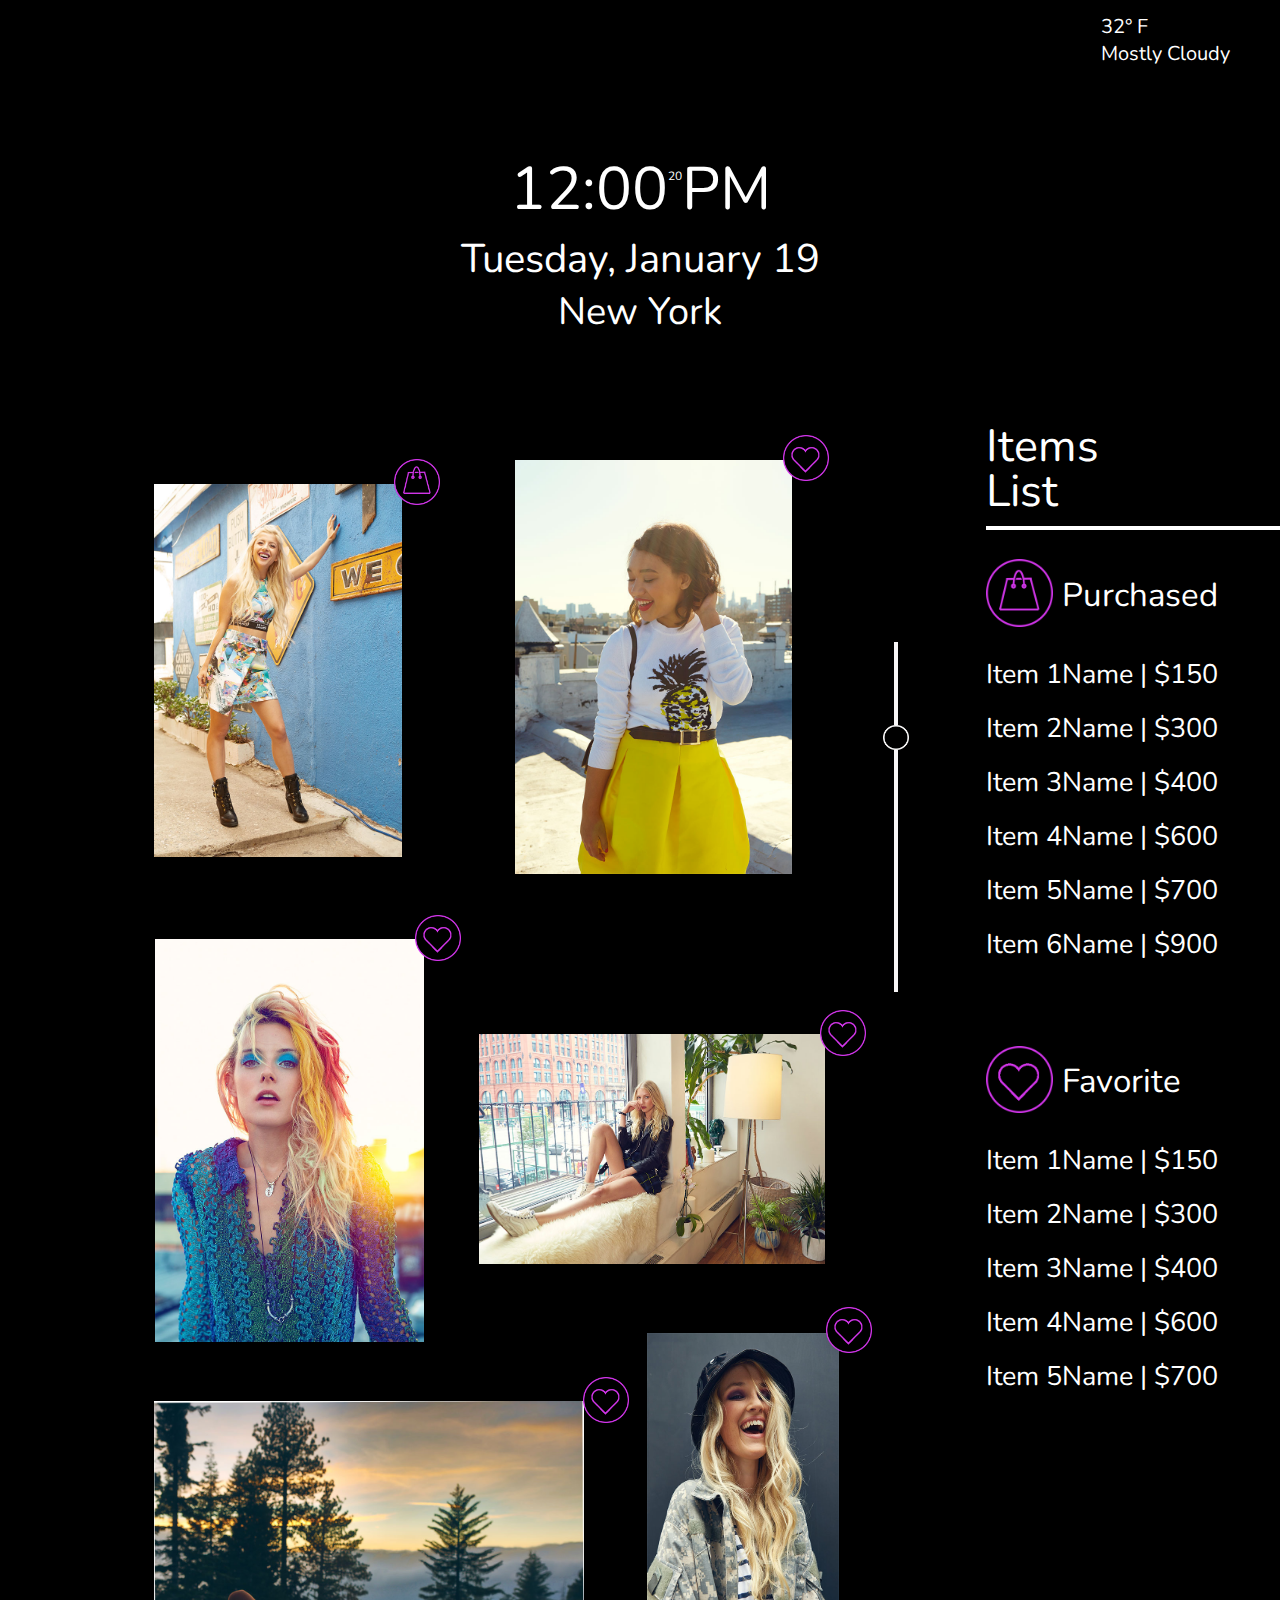
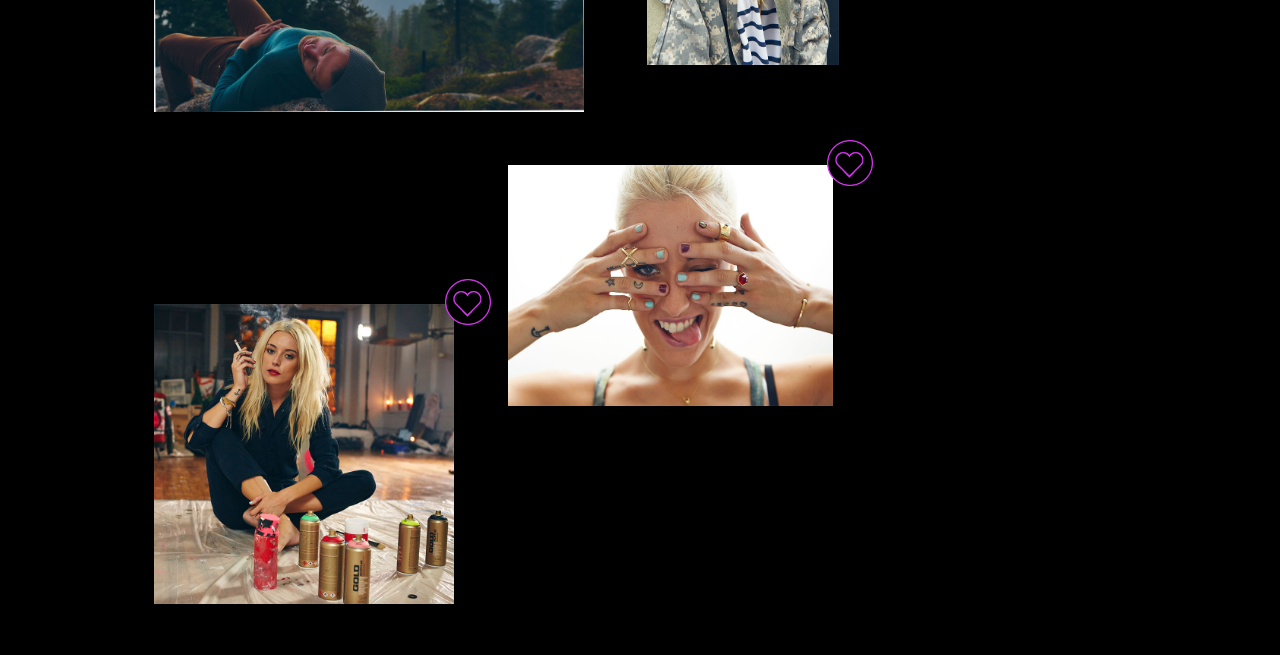
==== commit 22713049: "cross browsers compatibility issue clear ( by shaban )" ====
--- a/closet.html
+++ b/closet.html
@@ -15,7 +15,7 @@
 <body>
 
 <!--------------main-bg here-->
-<div class="main-bg">
+<div class="main-bg FH-closet-page FH-closet-page-HD pB0">
 
 
 <!------------weather condition-->
@@ -130,8 +130,72 @@
     <div class="item-img">
      <img src="images/item-02.jpg" alt="image not found">
     </div>
-   </div>  
-
+   </div>
+   
+   <!------------third item here-->
+   <div class="item-here third-item">
+    <div class="fav-item third-fav-item">
+     <img src="images/favourite.png" alt="image not found">
+    </div>
+    <div class="item-img">
+     <img src="images/item-03.jpg" alt="image not found">
+    </div>
+   </div> 
+   
+   
+   <!------------fourth item here-->
+   <div class="item-here fourth-item">
+    <div class="fav-item fourth-fav-item">
+     <img src="images/favourite.png" alt="image not found">
+    </div>
+    <div class="item-img">
+     <img src="images/item-04.jpg" alt="image not found">
+    </div>
+   </div> 
+
+  <!------------fifth item here-->
+   <div class="item-here fifth-item">
+    <div class="fav-item fifth-fav-item">
+     <img src="images/favourite.png" alt="image not found">
+    </div>
+    <div class="item-img">
+     <img src="images/item-05.jpg" alt="image not found">
+    </div>
+   </div>
+
+   
+   
+   <!------------sixth item here-->
+   <div class="item-here sixth-item">
+    <div class="fav-item sixth-fav-item">
+     <img src="images/favourite.png" alt="image not found">
+    </div>
+    <div class="item-img">
+     <img src="images/item-06.jpg" alt="image not found">
+    </div>
+   </div>
+
+
+   <!------------seventh item here-->
+   <div class="item-here seventh-item">
+    <div class="fav-item seventh-fav-item">
+     <img src="images/favourite.png" alt="image not found">
+    </div>
+    <div class="item-img mB-last-img">
+     <img src="images/item-07.jpg" alt="image not found">
+    </div>
+   </div>
+
+
+   <!------------eighth item here-->
+   <div class="item-here eighth-item">
+    <div class="fav-item eighth-fav-item">
+     <img src="images/favourite.png" alt="image not found">
+    </div>
+    <div class="item-img">
+     <img src="images/item-08.jpg" alt="image not found">
+    </div>
+   </div>
 
 
  </div>
--- a/css/custom.css
+++ b/css/custom.css
@@ -26,6 +26,9 @@
 }
 .pRo {
 	padding-right: 0px !important;
+}
+.pB0{
+	padding-bottom: 0px !important;
 }
 
 img {
@@ -294,11 +297,18 @@
 	position:absolute;
 	top:319px;
 }
+.FH-closet-page{
+	height:2230px;
+}
 .main-bg{
-	background:url(../images/matilda-bg.jpg) top left no-repeat;
+	background:url(../images/matilda.jpg) center center no-repeat;
 	float: left;
     width: 100%;
-    padding-bottom: 300px;
+	padding-bottom:300px;
+	-webkit-background-size: cover;
+    -moz-background-size: cover;
+    -o-background-size: cover;
+    background-size: cover;
 }
 /*content here*/
 .content-amentities{
@@ -425,7 +435,11 @@
 }
 
 
-/*------------------------hotel-dash-page CSS starts here----------------------------------*/
+/*------------------------(hotel-dash-page) now it's index-page CSS starts here----------------------------------*/
+
+.PB-index-page{
+	padding-bottom:70px !important;
+}
 .content-wrapper-hotel-dash{
 	width:100%;
 	margin-top: 10%;
@@ -485,7 +499,7 @@
 	float:right;
 }
 .hotel-dash-play-button{
-	width: 33%;
+	width: 38%;
 	margin: 0px auto;
 	display: block;
 }
@@ -522,10 +536,11 @@
 .hotel-dash-GM h1{
 	color: #FFF;
 	text-align: center;
-	font-size: 40px;
+	font-size: 42px;
 	font-weight: normal;
 	text-indent: 12px;
 	line-height: 1em;
+	letter-spacing:0px;
 }
 .white-circle{
 	height:130px !important;
@@ -622,7 +637,7 @@
 	line-height: 5.23em !important;
 }
 
-/*-----------media queries for music page--------------*/
+/*-----------CSS for music page--------------*/
 
 .music-right-aside{
 	width:17%;
@@ -904,23 +919,79 @@
 	top:529px !important;
 }
 .second-fav-item{
-	width: 16.5% !important;
+	width: 16.67% !important;
 	top: -25px;
 	left: 268px;
 }
-
-
-
-
-
-
-
-
-
-
-
-
-
+.third-item{
+	position: absolute;
+	top: 515px !important;
+	left: 40px !important;
+	width: 35% !important;
+}
+.third-fav-item{
+    width: 17.123% !important;
+    top: -24px;
+    left: 260px;
+}
+.fourth-item{
+	position: absolute;
+	top: 610px !important;
+	left: 364px !important;
+	width: 45% !important;
+}
+.fourth-fav-item{
+	width: 13.33% !important;
+	top: -24px;
+	left: 341px;
+}
+.fifth-item{
+	position: absolute;
+	top: 977px !important;
+	left: 39px !important;
+	width: 56% !important;
+}
+.fifth-fav-item{
+	width: 10.712% !important;
+	top: -24px;
+	left: 429px;
+}
+.sixth-item{
+	position: absolute;
+	top: 909px !important;
+	left: 532px !important;
+	width: 25% !important;
+}
+.sixth-fav-item{
+	width: 24% !important;
+	top: -26px;
+	left: 179px;
+}
+.seventh-item{
+	position: absolute;
+	top: 1480px !important;
+	left: 39px !important;
+	width: 39% !important;
+}
+.seventh-fav-item{
+	width: 15.37% !important;
+	top: -25px;
+	left: 291px;
+}
+.mB-last-img{
+	margin-bottom:17%;
+}
+.eighth-item{
+	position: absolute;
+	top: 1341px !important;
+	left: 393px !important;
+	width: 42.3% !important;
+}
+.eighth-fav-item{
+	width: 14.17% !important;
+	top: -25px;
+	left: 319px;
+}
 
 
 
@@ -950,6 +1021,7 @@
 }
 
 }
+
 @media only screen and (min-device-width : 768px) and (max-device-width : 1024px) {
 	
 	
@@ -990,31 +1062,7 @@
 }	
 	
 	
-	
-	
-}
-
-
-
-
-
-/*-----------------------media queries for amenities page here--------------------------*/
-
-
-@media only screen and (min-device-width : 1440px) and (max-device-width : 1920px) {
-	
-.main-bg{
-	background:url(../images/matilda.jpg) top left no-repeat;
-	background-size:cover;
-}
-	
-	
-	
-}
-
-/*------------media queries for responsive tablet size here(hotel dash)    size(max-width=1024)--------------*/
-@media only screen and (min-device-width : 768px) and (max-device-width : 1024px)  {
-	
+/*---------media queries for amenities page here----------*/
 .notifications-hotel-heading-top a {
     font-size: 30px;
 }
@@ -1049,13 +1097,22 @@
 
 /*---------------media queries for closet-page here----------*/
 
-@media only screen and (min-device-width : 1440px) and (max-device-width : 1920px) {
-
+@media all and (min-width: 1440px) and (max-width: 1920px){
+
+.main-bg{
+	 background-size:cover;
+	-webkit-background-size: cover;
+    -moz-background-size: cover;
+    -o-background-size: cover;
+}
+.FH-closet-page-HD{
+	height:3000px;
+}
 .scroll-circle {
     height: 11%;
 }
 .second-item {
-    left: 583px;
+    left: 583px !important;
 }
 .second-fav-item{
 	top: -34px !important;
@@ -1065,10 +1122,57 @@
     left: 397px;
     top: 25px;
 }
-
-
-
-/*------------ hotel-dash-page 1920-screen size here--*/
+.third-item {
+    top: 695px !important;
+    left: 57px !important;
+}
+.third-fav-item {
+    top: -33px;
+    left: 369px;
+}
+.fourth-item {
+    top: 839px !important;
+    left: 530px !important;
+}
+.fourth-fav-item{
+	left: 484px;
+    top: -34px;
+}
+.fifth-item {
+    top: 1368px !important;
+    left: 57px !important;
+}
+.fifth-fav-item{
+    left: 611px;
+    top: -35px;
+}
+.sixth-item {
+    top: 1246px !important;
+    left: 773px !important;
+}
+.sixth-fav-item{
+    left: 253px;
+    top: -35px;
+}
+.seventh-item {
+    top: 2050px !important;
+    left: 57px !important;
+}
+.seventh-fav-item{
+    left: 414px;
+    top: -35px;
+}
+.eighth-item {
+    top: 1900px !important;
+    left: 582px !important;
+}
+.eighth-fav-item{
+    left: 453px;
+    top: -35px;
+}
+
+
+/*------------(hotel-dash) now it's index-page 1920-screen size here--*/
 .hotel-amenities-detail-images a{
 	height:144px;
 }
@@ -1097,23 +1201,27 @@
     line-height: 3em;
 	width:64%;
 }
-
-
-
-}
-
-
-
-
-
-
-
-
-
-
-
-
-
-
-
-
+.hotel-dash-play-button{
+	width:45%;
+}
+.hotel-dash-GM h1{
+	font-size:50px;
+}
+
+}
+
+
+
+
+
+
+
+
+
+
+
+
+
+
+
+
